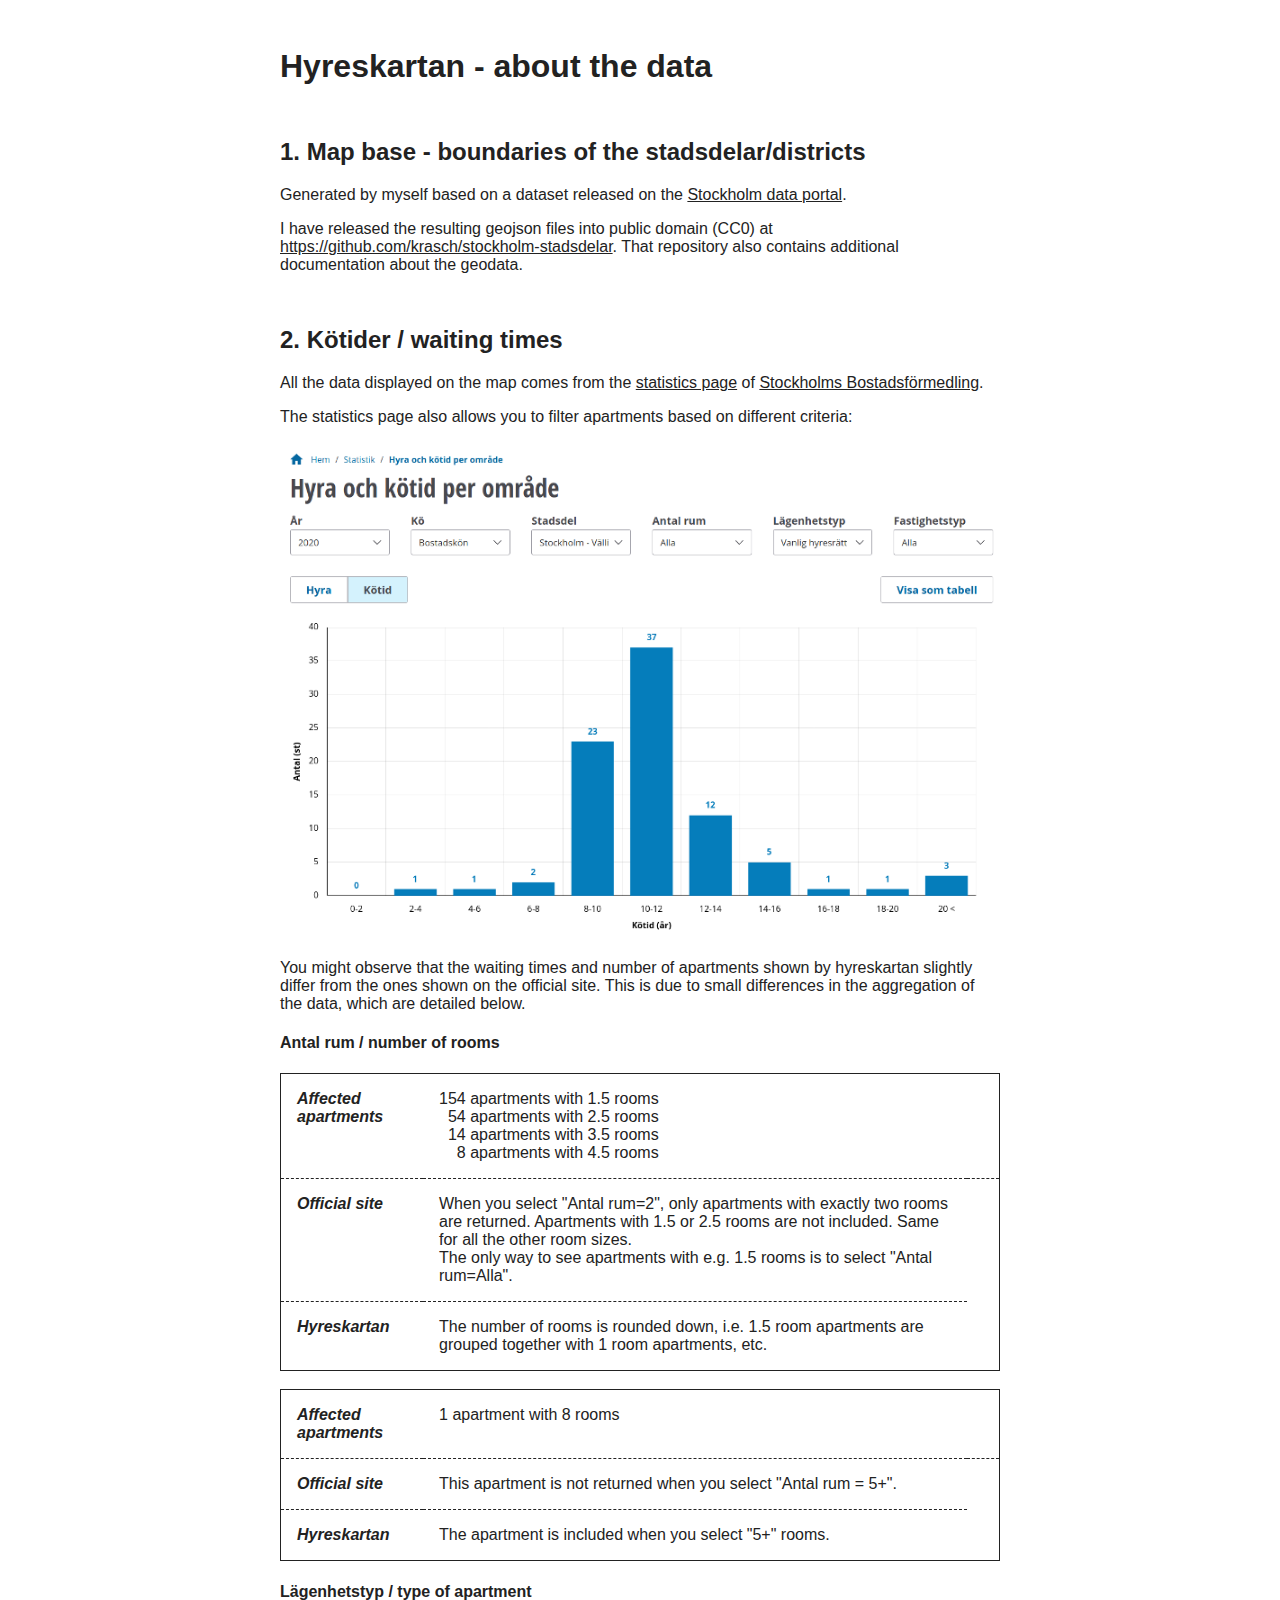
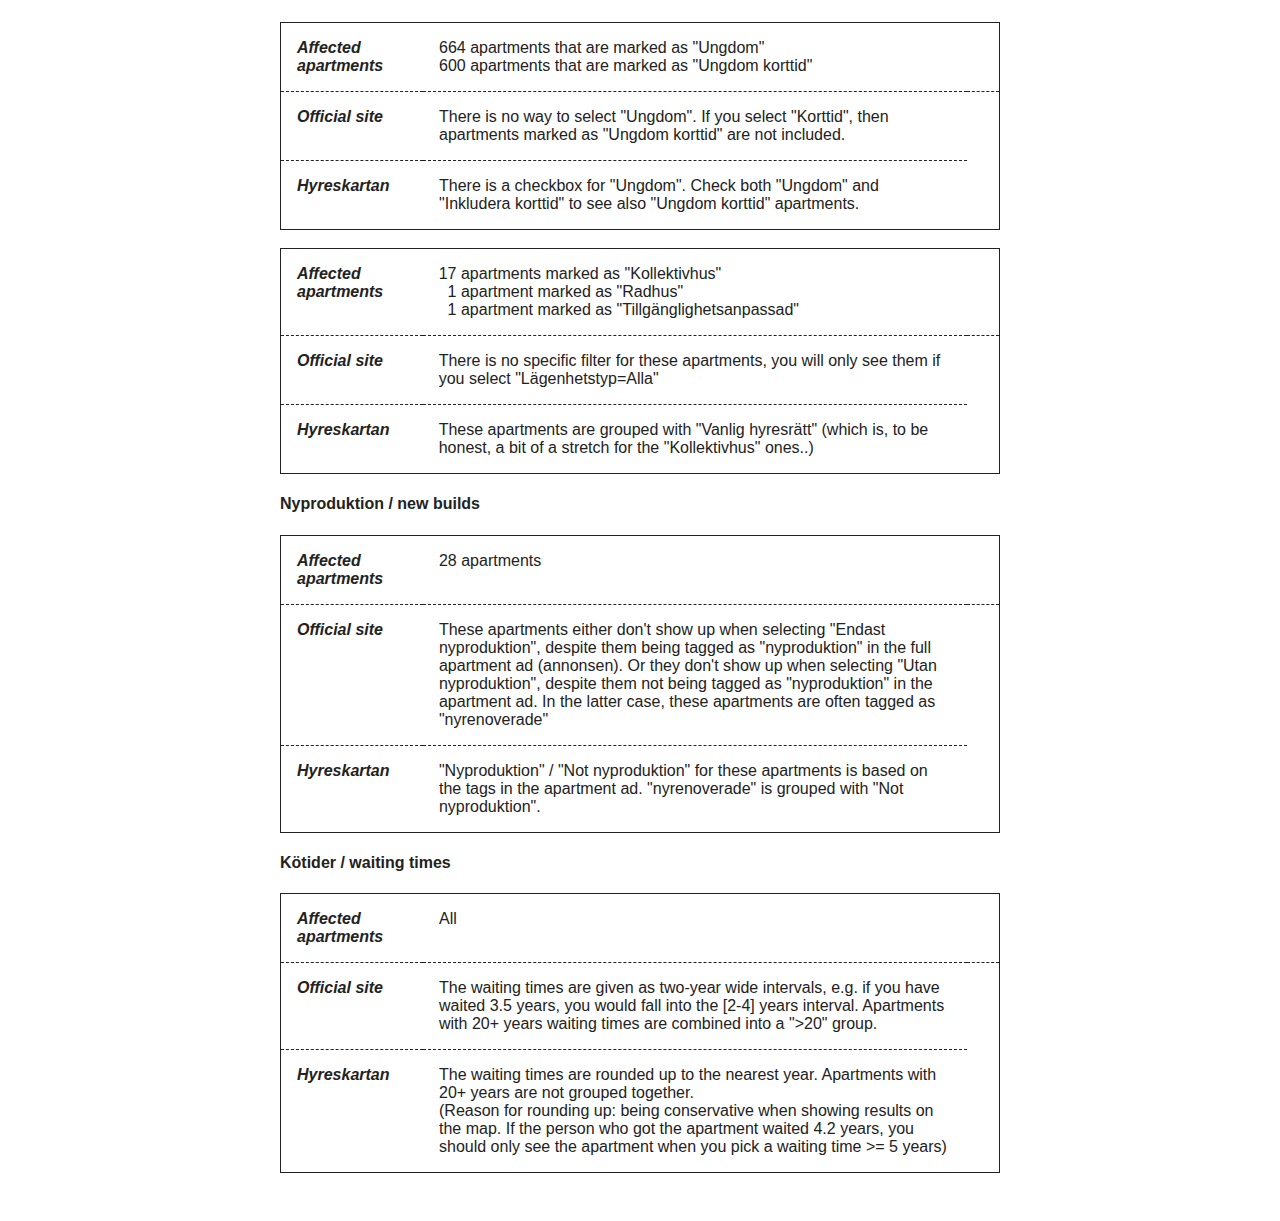
==== data.html @ 4774c51e "Added 'Om datan' page" ====
<!DOCTYPE HTML>
<html lang="en">

<head>
    <meta charset="utf-8"/>
    <meta name="viewport" content="width=device-width, initial-scale=1.0">
    <title>Hyreskartan - about the data</title>

    <style>
        body {
            margin: 3rem auto 3rem auto;
            width: 45rem;

            /* horizontally center the page */
            text-align: left;
            font-family: helvetica, arial, sans-serif;
            color: #222;
        }

        a {
            color: #222;
        }

        img {
            width: 100%
        }

        h2 {
            padding-top: 2rem;
        }

        table {
            width: 100%;
            border: 1px solid #222;
            border-collapse: collapse;
        }

        td, th {
            vertical-align: top;
            border-bottom: 1px dashed #222;
            padding: 1rem;
        }

        th {
            font-style: italic;
            width: 20%;
        }

        td {
            width: 80%;
        }

        .invisible {
            visibility: hidden;
        }


    </style>
</head>

<body>
<h1>Hyreskartan - about the data</h1>

<h2>1. Map base - boundaries of the stadsdelar/districts</h2>
<p>
    Generated by myself based on a dataset released on the
    <a href="https://dataportalen.stockholm.se/dataportalen/">Stockholm data portal</a>.
</p>
<p>
    I have released the resulting geojson files into public domain (CC0) at
    <a href="https://github.com/krasch/stockholm-stadsdelar">https://github.com/krasch/stockholm-stadsdelar</a>.
    That repository also contains additional documentation about the geodata.
</p>

<h2>2. Kötider / waiting times</h2>

<p>All the data displayed on the map comes from the <a
        href="https://bostad.stockholm.se/statistik/hyra-och-kotid-per-omrade/">statistics
    page</a> of <a href="https://bostad.stockholm.se/">Stockholms Bostadsförmedling</a>.</p>

<p>The statistics page also allows you to filter apartments based on different criteria:</p>

<img src="statistiktjansten.png" alt="Screenshot of Stockholms Bostadsförmedling statistiktjänst"/>

<p>
    You might observe that the waiting times and number of apartments shown by hyreskartan slightly differ from the ones
    shown on the official site. This is due to small differences in the aggregation of the data, which are detailed
    below.
</p>


<h4>Antal rum / number of rooms</h4>
<table>
    <tr>
        <th scope="row">Affected apartments</th>
        <td class="apartment-row">
            154 apartments with 1.5 rooms <br/>
            <span class="invisible">0</span>54 apartments with 2.5 rooms <br/>
            <span class="invisible">0</span>14 apartments with 3.5 rooms <br/>
            <span class="invisible">00</span>8 apartments with 4.5 rooms <br/>
        </td>
        <td></td>
    </tr>
    <tr>
        <th>Official site</th>
        <td>When you select "Antal rum=2", only apartments with exactly two rooms are returned. Apartments
            with 1.5 or 2.5 rooms are not included. Same for all the other room sizes. <br/>
            The only way to see apartments with e.g. 1.5 rooms is to select "Antal rum=Alla".
        </td>
    </tr>

    <tr>
        <th>Hyreskartan</th>
        <td>The number of rooms is rounded down, i.e. 1.5 room apartments are grouped together with 1
            room apartments, etc.
        </td>
    </tr>
</table>

<br/>

<table>
    <tr>
        <th scope="row">Affected apartments</th>
        <td class="apartment-row">
            1 apartment with 8 rooms
        </td>
        <td></td>
    </tr>
    <tr>
        <th>Official site</th>
        <td>This apartment is not returned when you select "Antal rum = 5+".
        </td>
    </tr>

    <tr>
        <th>Hyreskartan</th>
        <td>The apartment is included when you select "5+" rooms.
        </td>
    </tr>
</table>


<h4>Lägenhetstyp / type of apartment</h4>
<table>
    <tr>
        <th scope="row">Affected apartments</th>
        <td class="apartment-row">
            664 apartments that are marked as "Ungdom" <br/>
            600 apartments that are marked as "Ungdom korttid"
        </td>
        <td></td>
    </tr>
    <tr>
        <th>Official site</th>
        <td>There is no way to select "Ungdom". If you select "Korttid", then apartments
            marked as "Ungdom korttid" are not included.
        </td>
    </tr>

    <tr>
        <th>Hyreskartan</th>
        <td>There is a checkbox for "Ungdom". Check both "Ungdom" and "Inkludera korttid" to see also "Ungdom korttid"
            apartments.
        </td>
    </tr>
</table>

<br/>

<table>
    <tr>
        <th scope="row">Affected apartments</th>
        <td class="apartment-row">
            17 apartments marked as "Kollektivhus" <br/>
            <span class="invisible">0</span>1 apartment marked as "Radhus" <br/>
            <span class="invisible">0</span>1 apartment marked as "Tillgänglighetsanpassad" <br/>
        </td>
        <td></td>
    </tr>
    <tr>
        <th>Official site</th>
        <td>There is no specific filter for these apartments, you will only see them if you select "Lägenhetstyp=Alla"
        </td>
    </tr>

    <tr>
        <th>Hyreskartan</th>
        <td>These apartments are grouped with "Vanlig hyresrätt" (which is, to be honest, a bit of a stretch
            for the "Kollektivhus" ones..)
        </td>
    </tr>
</table>

<h4>Nyproduktion / new builds</h4>

<table>
    <tr>
        <th scope="row">Affected apartments</th>
        <td class="apartment-row">
            28 apartments
        </td>
        <td></td>
    </tr>
    <tr>
        <th>Official site</th>
        <td>These apartments either don't show up when selecting "Endast nyproduktion", despite them being tagged as
            "nyproduktion" in the full apartment ad (annonsen). Or they don't show up when selecting "Utan nyproduktion",
            despite them not being tagged as "nyproduktion" in the apartment ad. In the latter case,
            these apartments are often tagged as "nyrenoverade"
        </td>
    </tr>

    <tr>
        <th>Hyreskartan</th>
        <td>"Nyproduktion" / "Not nyproduktion" for these apartments is based on the tags in the apartment ad.
            "nyrenoverade" is grouped with "Not nyproduktion".
        </td>
    </tr>
</table>


<h4>Kötider / waiting times</h4>
<table>
    <tr>
        <th scope="row">Affected apartments</th>
        <td class="apartment-row">
            All
        </td>
        <td></td>
    </tr>
    <tr>
        <th>Official site</th>
        <td>The waiting times are given as two-year wide intervals, e.g. if you have waited 3.5 years, you would
            fall into the [2-4] years interval. Apartments with 20+ years waiting times are combined
            into a ">20" group.
        </td>
    </tr>

    <tr>
        <th>Hyreskartan</th>
        <td>The waiting times are rounded up to the nearest year. Apartments with 20+ years are not grouped together.
            <br/>
            (Reason for rounding up: being conservative when showing results on the map. If the person who
            got the apartment waited 4.2 years, you should only see the apartment when you pick a waiting time >= 5 years)

        </td>
    </tr>
</table>

</body>

<body>
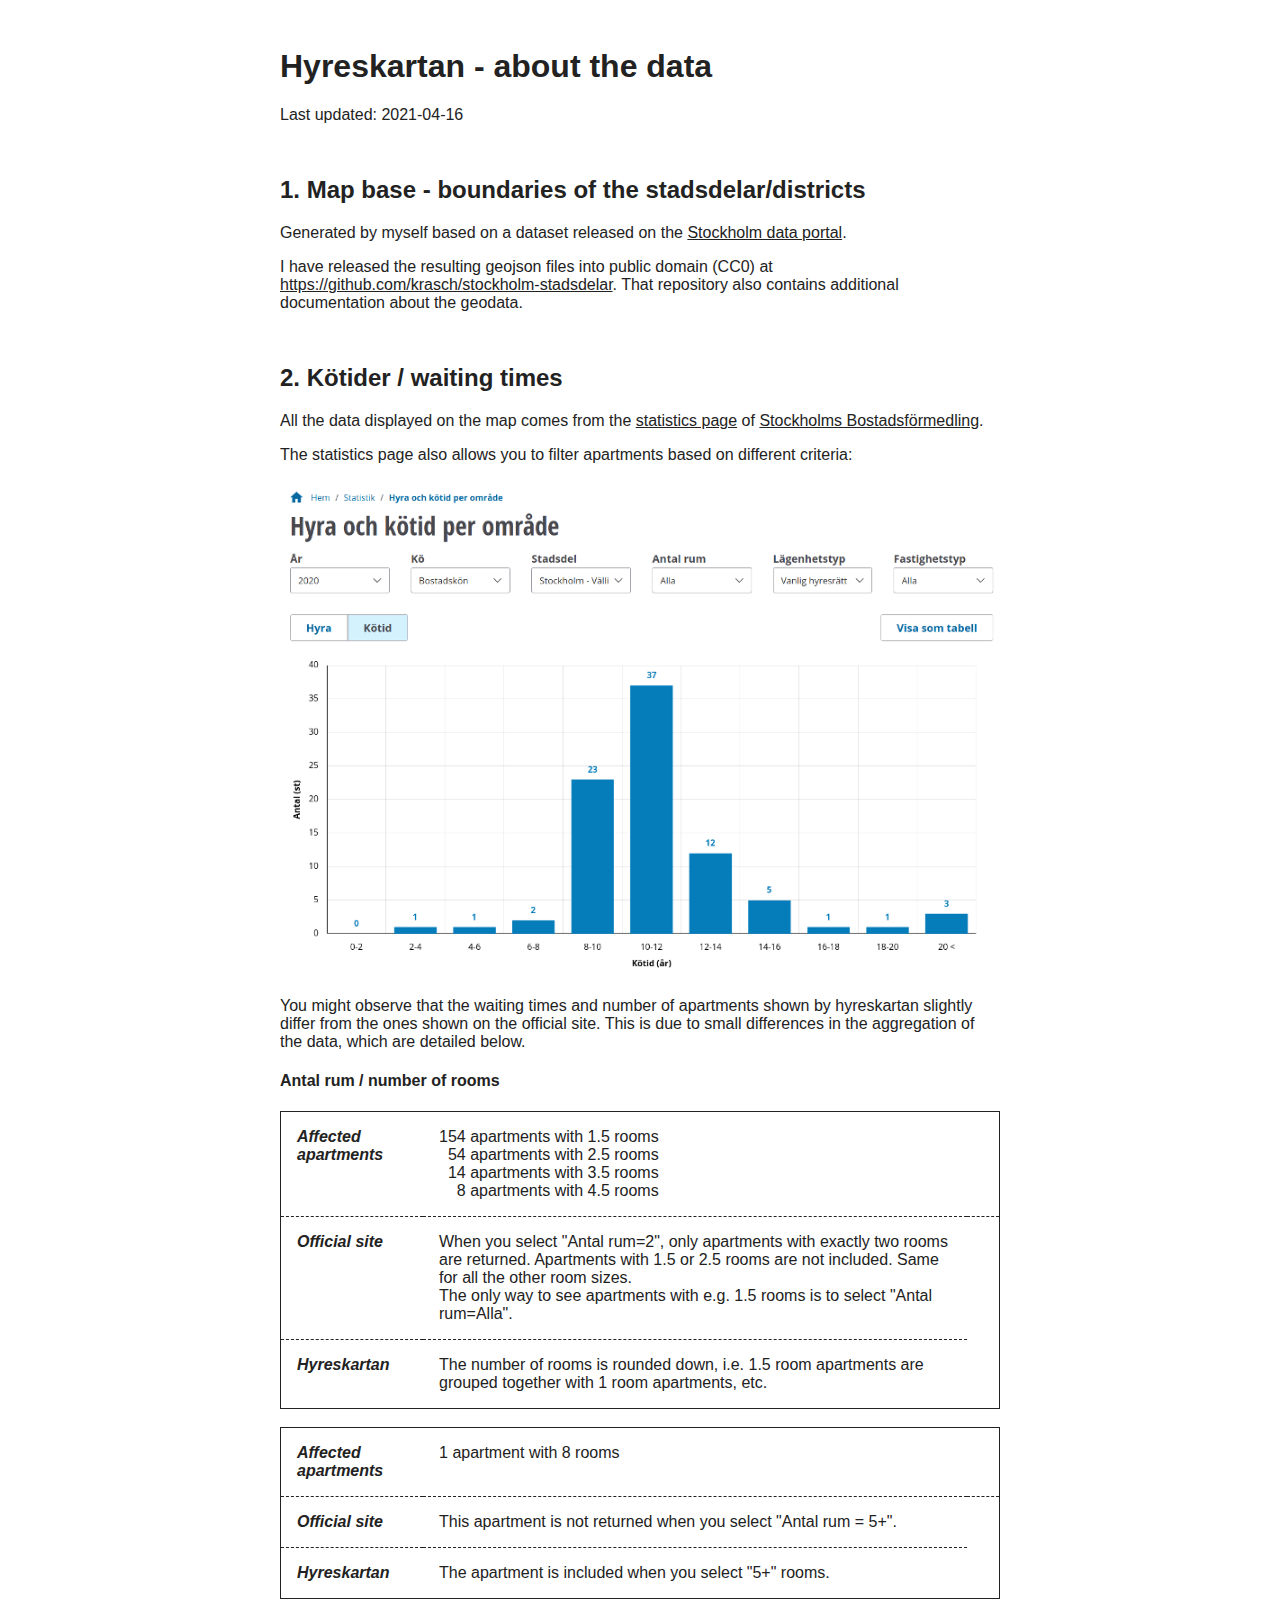
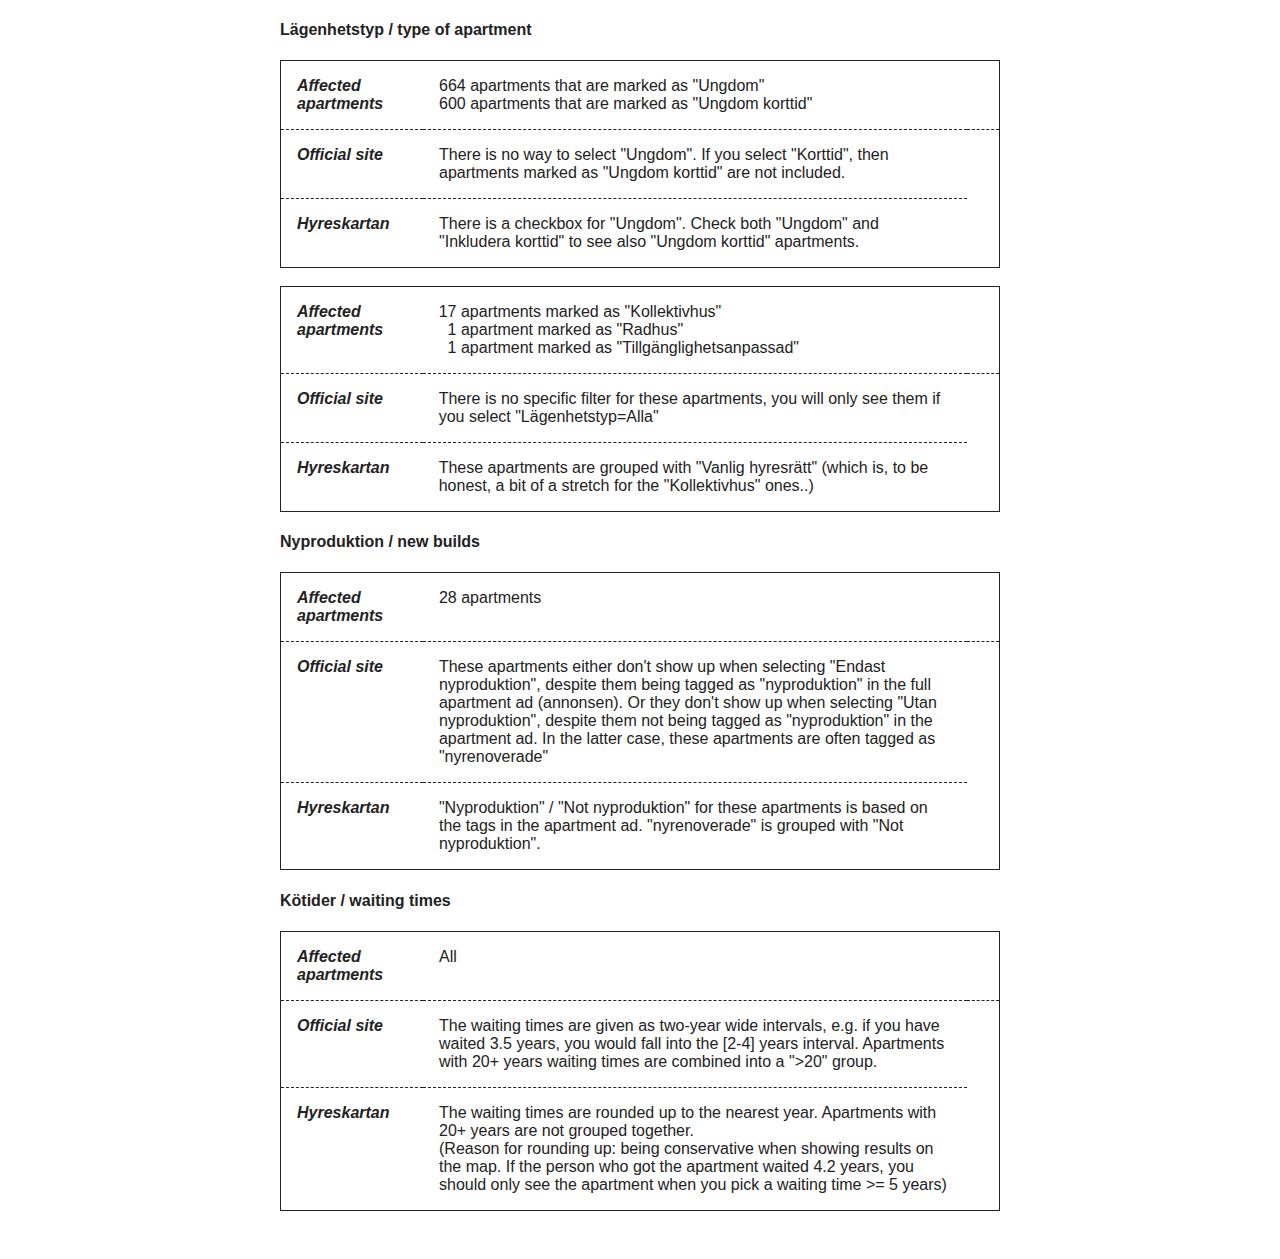
==== commit aa239846: "Add last updated" ====
--- a/data.html
+++ b/data.html
@@ -60,6 +60,8 @@
 
 <body>
 <h1>Hyreskartan - about the data</h1>
+
+Last updated: 2021-04-16
 
 <h2>1. Map base - boundaries of the stadsdelar/districts</h2>
 <p>
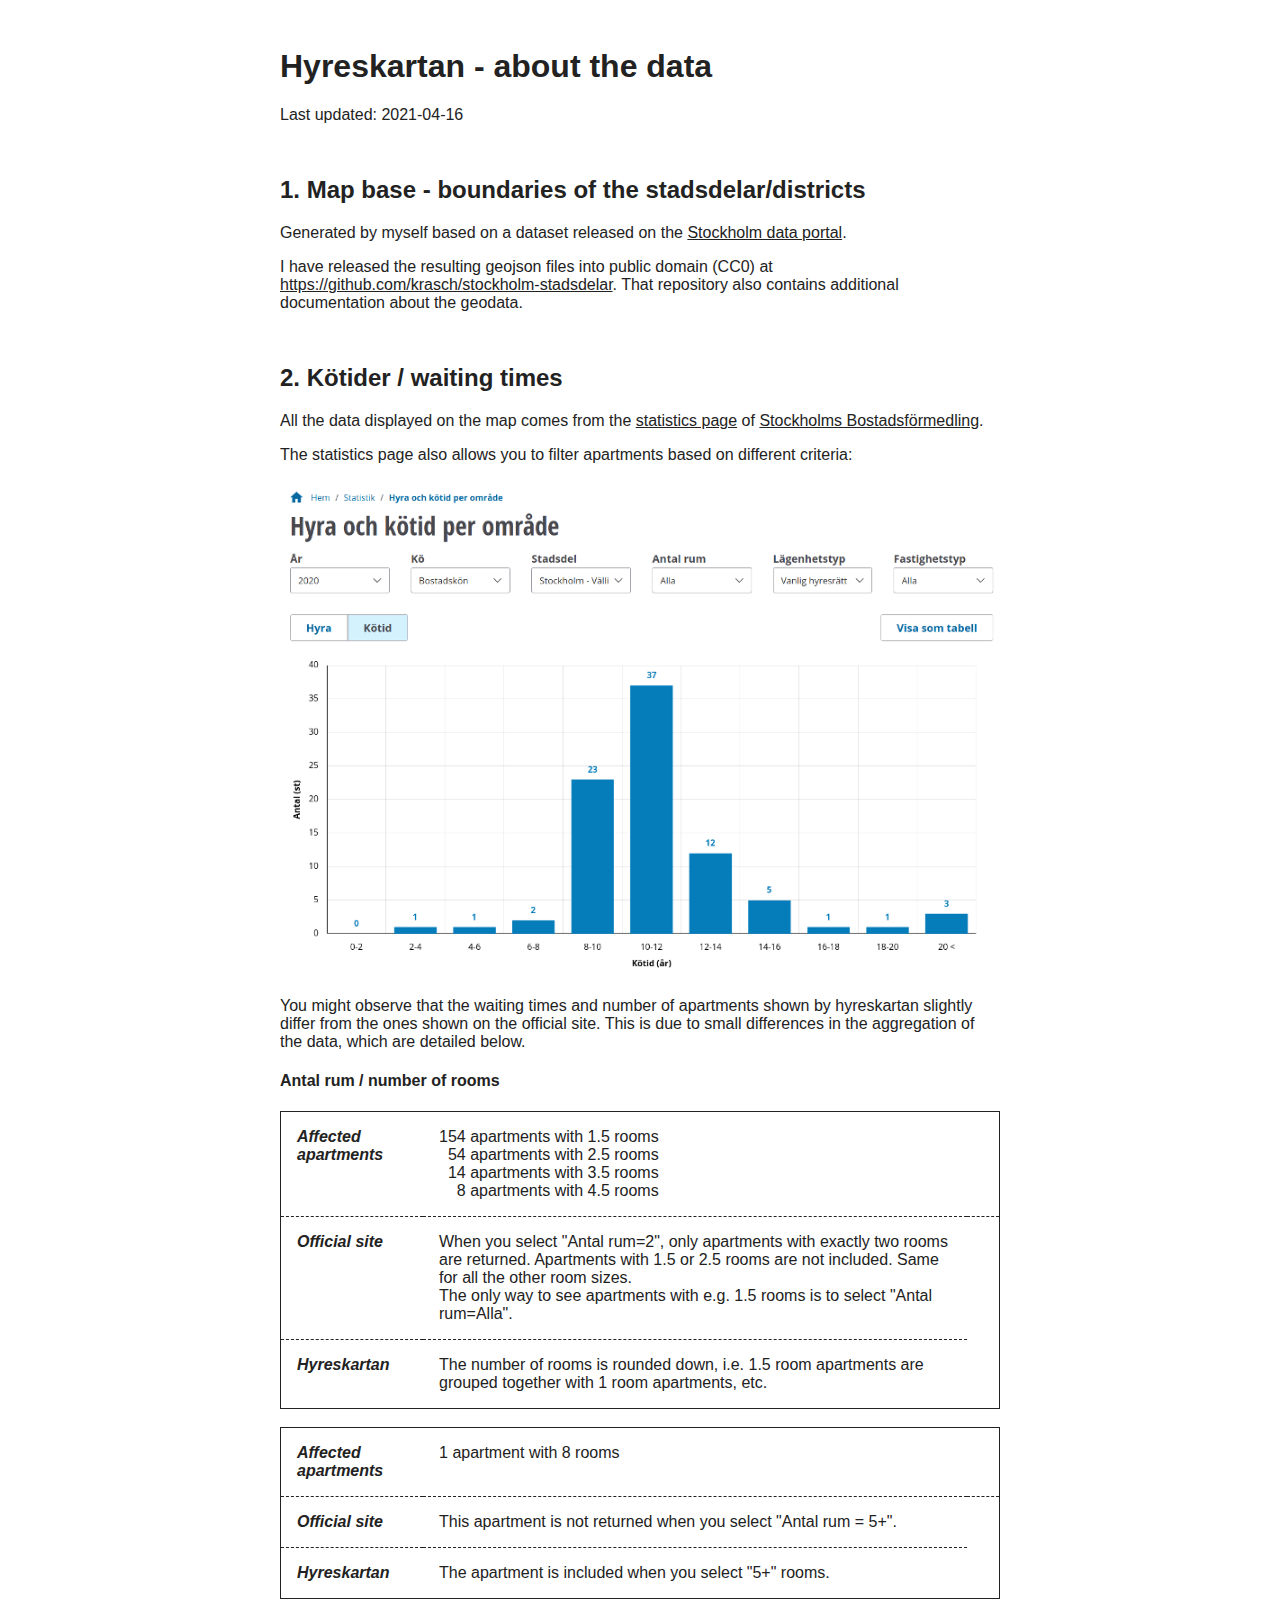
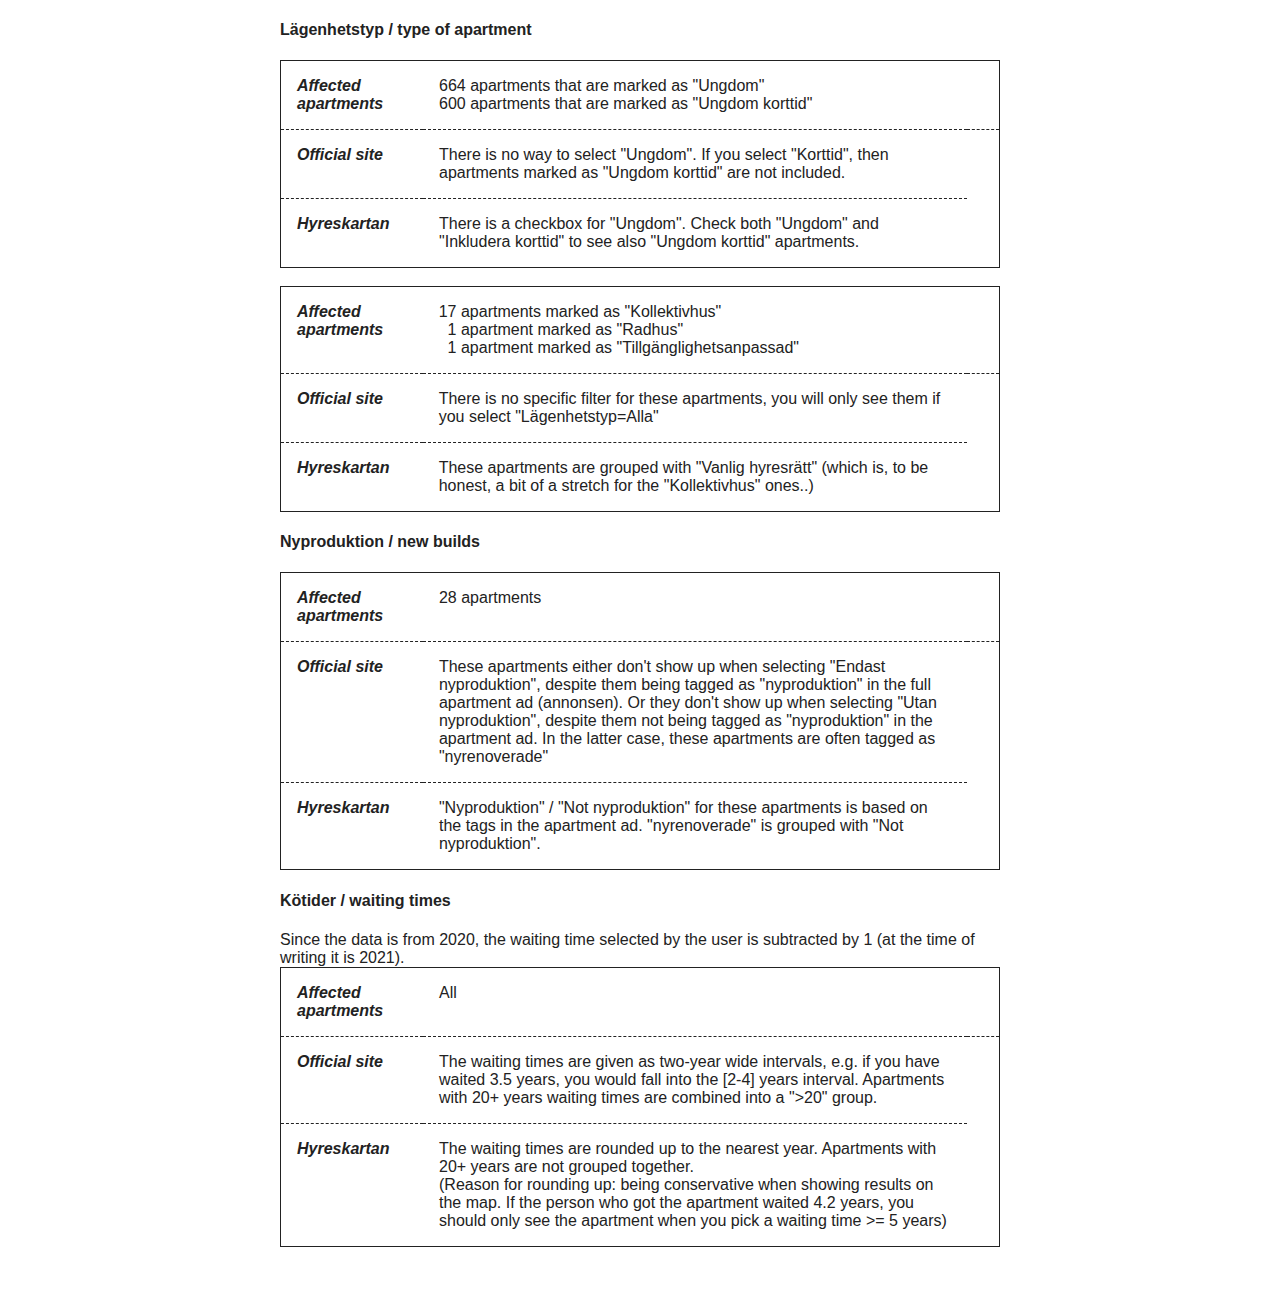
==== commit e41d8017: "Make subtraction by 1 obvious" ====
--- a/data.html
+++ b/data.html
@@ -223,6 +223,10 @@
 
 
 <h4>Kötider / waiting times</h4>
+
+Since the data is from 2020, the waiting time selected by the user is subtracted by 1 (at the time of writing it is
+2021).
+
 <table>
     <tr>
         <th scope="row">Affected apartments</th>
